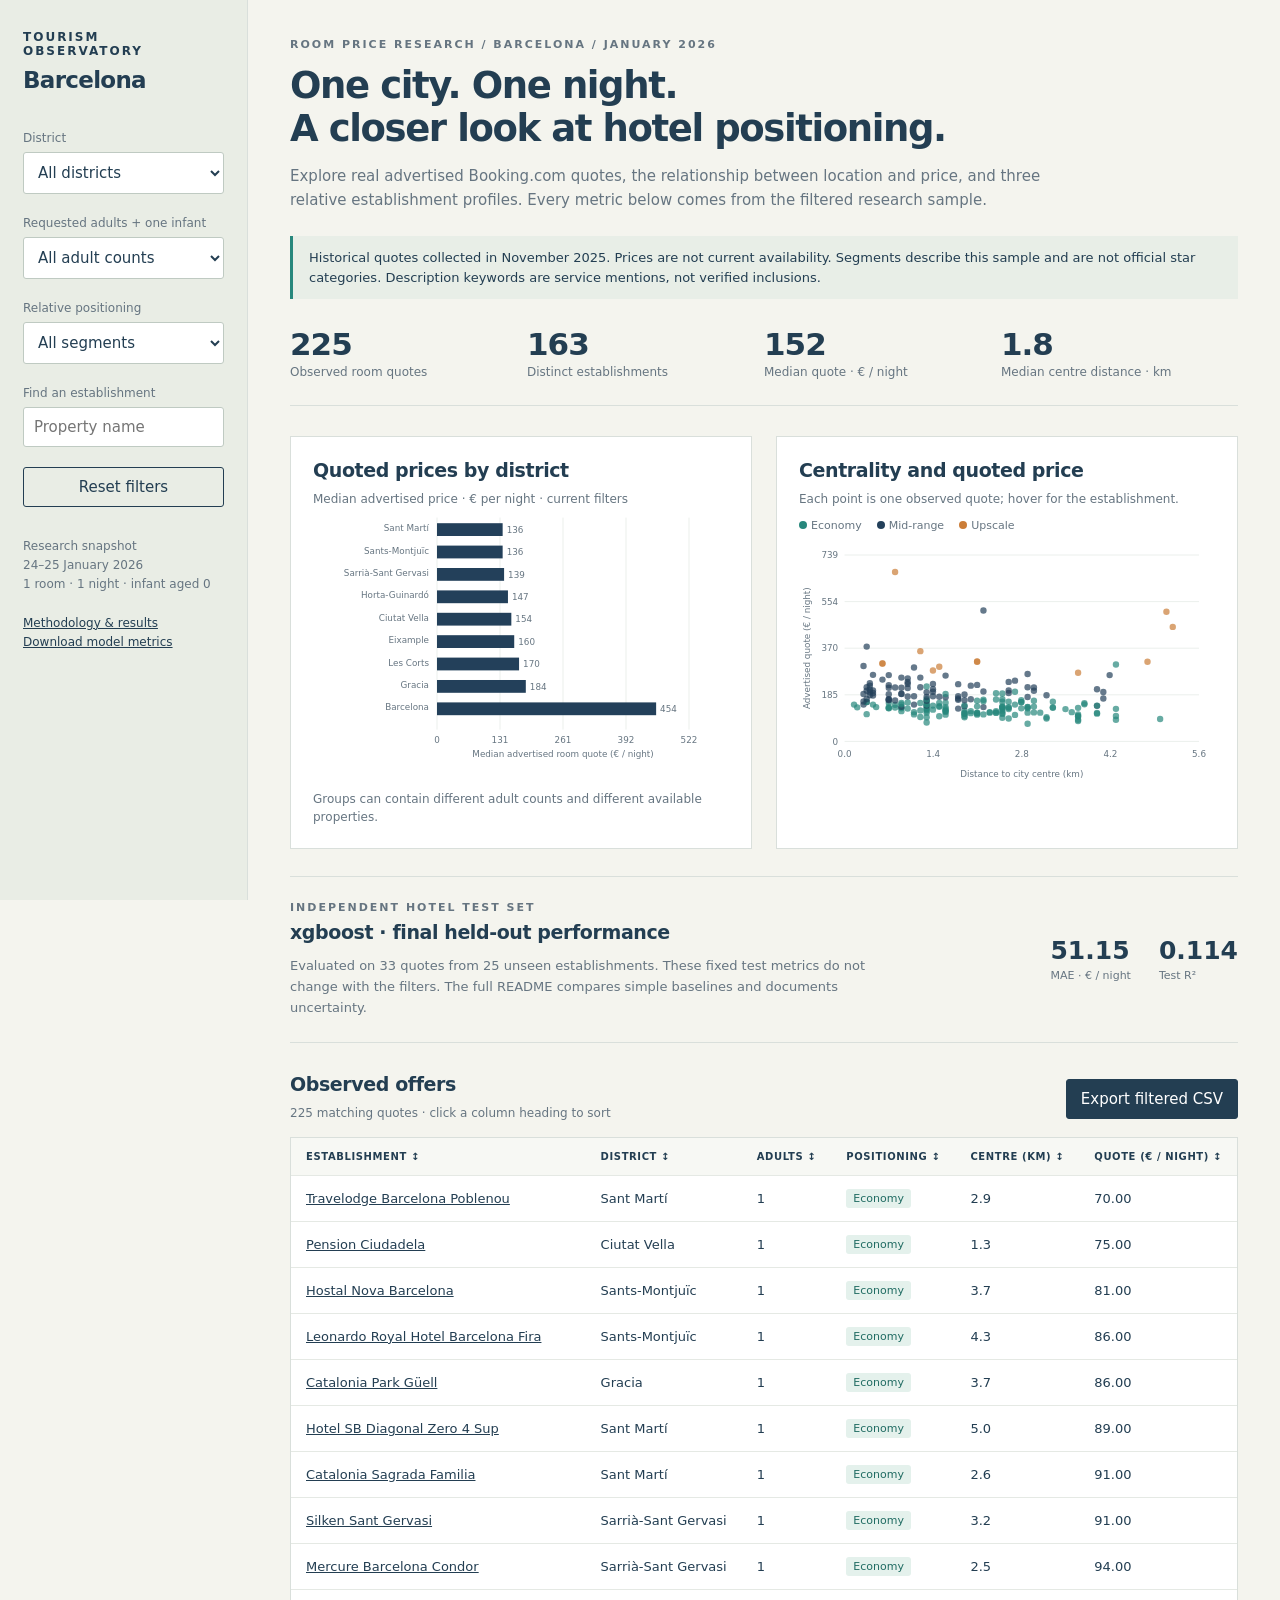
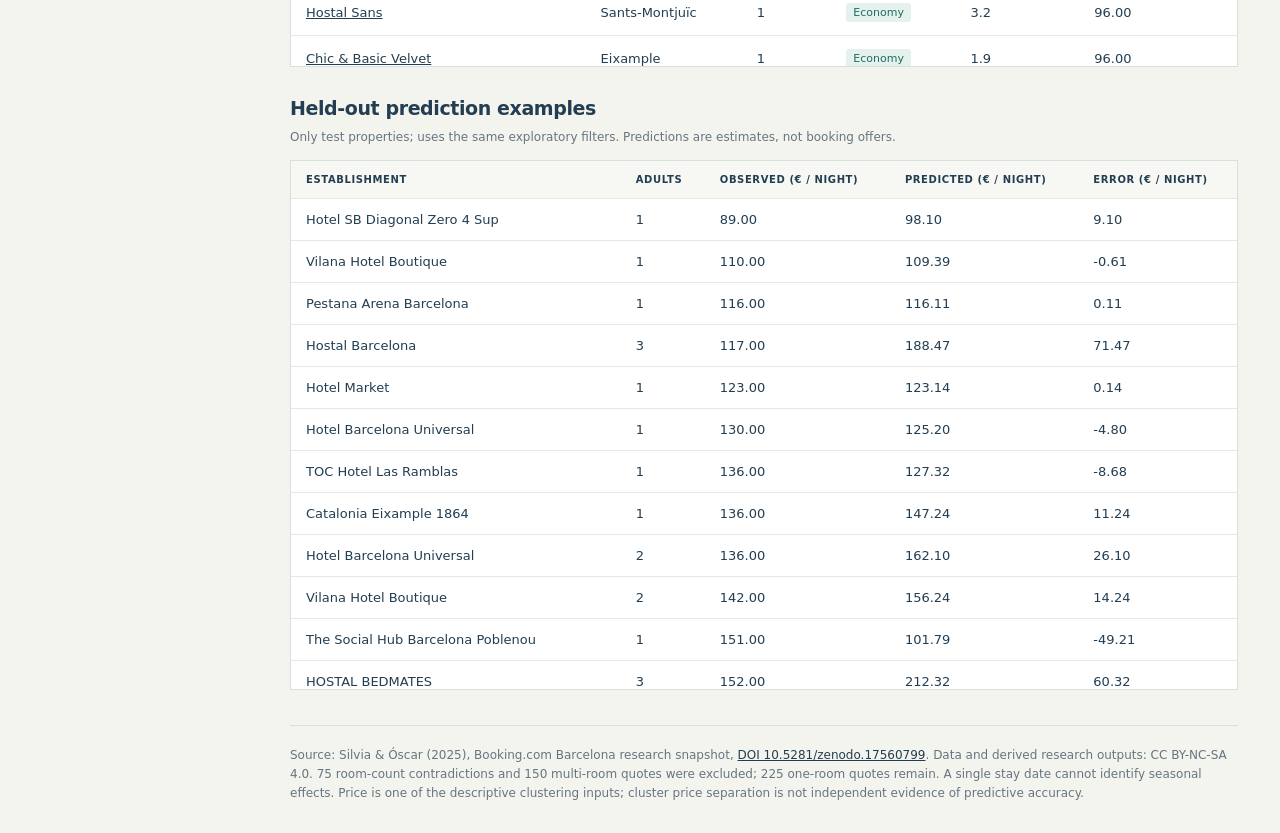
==== index.html @ 17145334 "Publish web interface entry point for GitHub Pages" ====
<!doctype html>
<html lang="en">
<head>
<meta charset="utf-8">
<meta name="viewport" content="width=device-width, initial-scale=1">
<title>Hotel Price Predictions</title>
<meta http-equiv="refresh" content="0; url=./dashboard/">
<script>window.location.replace("./dashboard/");</script>
</head>
<body><p>Opening Hotel Price Predictions… <a href="./dashboard/">Open the web interface</a>.</p></body>
</html>
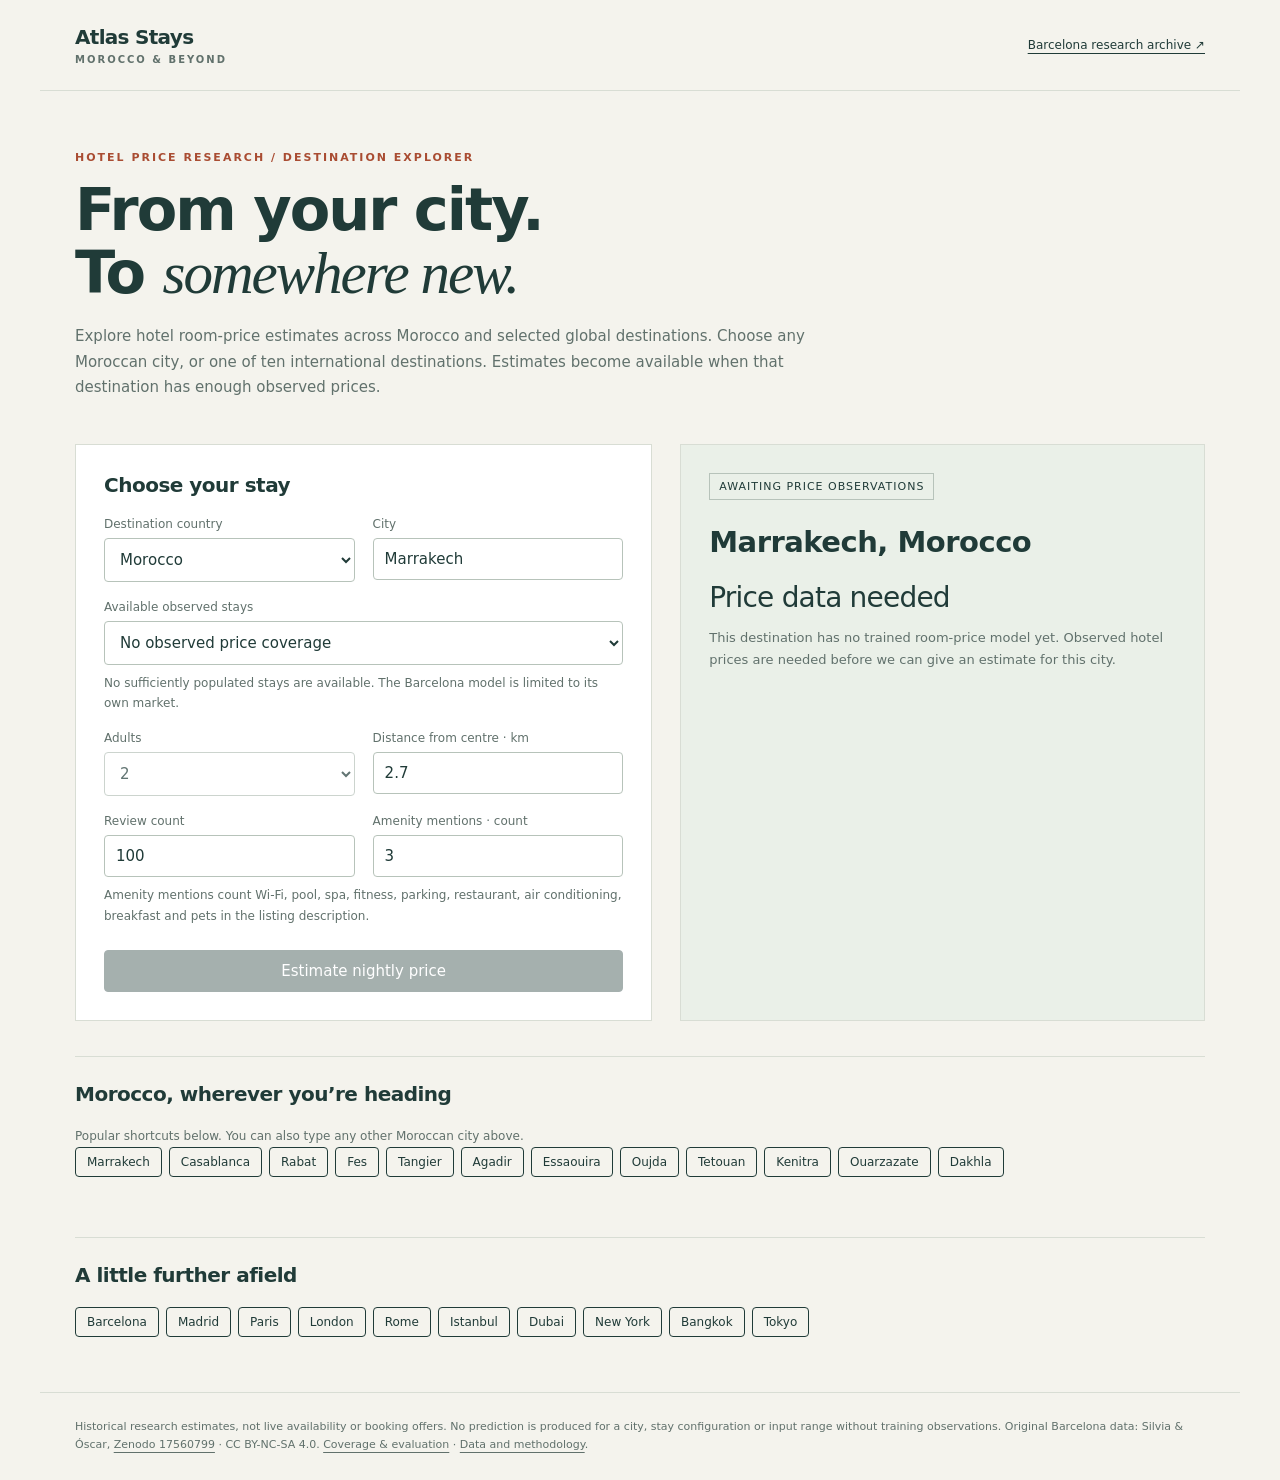
==== commit 8251f054: "Add Morocco and global destination training and explorer" ====
--- a/index.html
+++ b/index.html
@@ -4,8 +4,8 @@
 <meta charset="utf-8">
 <meta name="viewport" content="width=device-width, initial-scale=1">
 <title>Hotel Price Predictions</title>
-<meta http-equiv="refresh" content="0; url=./dashboard/">
-<script>window.location.replace("./dashboard/");</script>
+<meta http-equiv="refresh" content="0; url=./dashboard/destinations.html">
+<script>window.location.replace("./dashboard/destinations.html");</script>
 </head>
-<body><p>Opening Hotel Price Predictions… <a href="./dashboard/">Open the web interface</a>.</p></body>
+<body><p>Opening Hotel Price Predictions… <a href="./dashboard/destinations.html">Open the web interface</a>.</p></body>
 </html>
